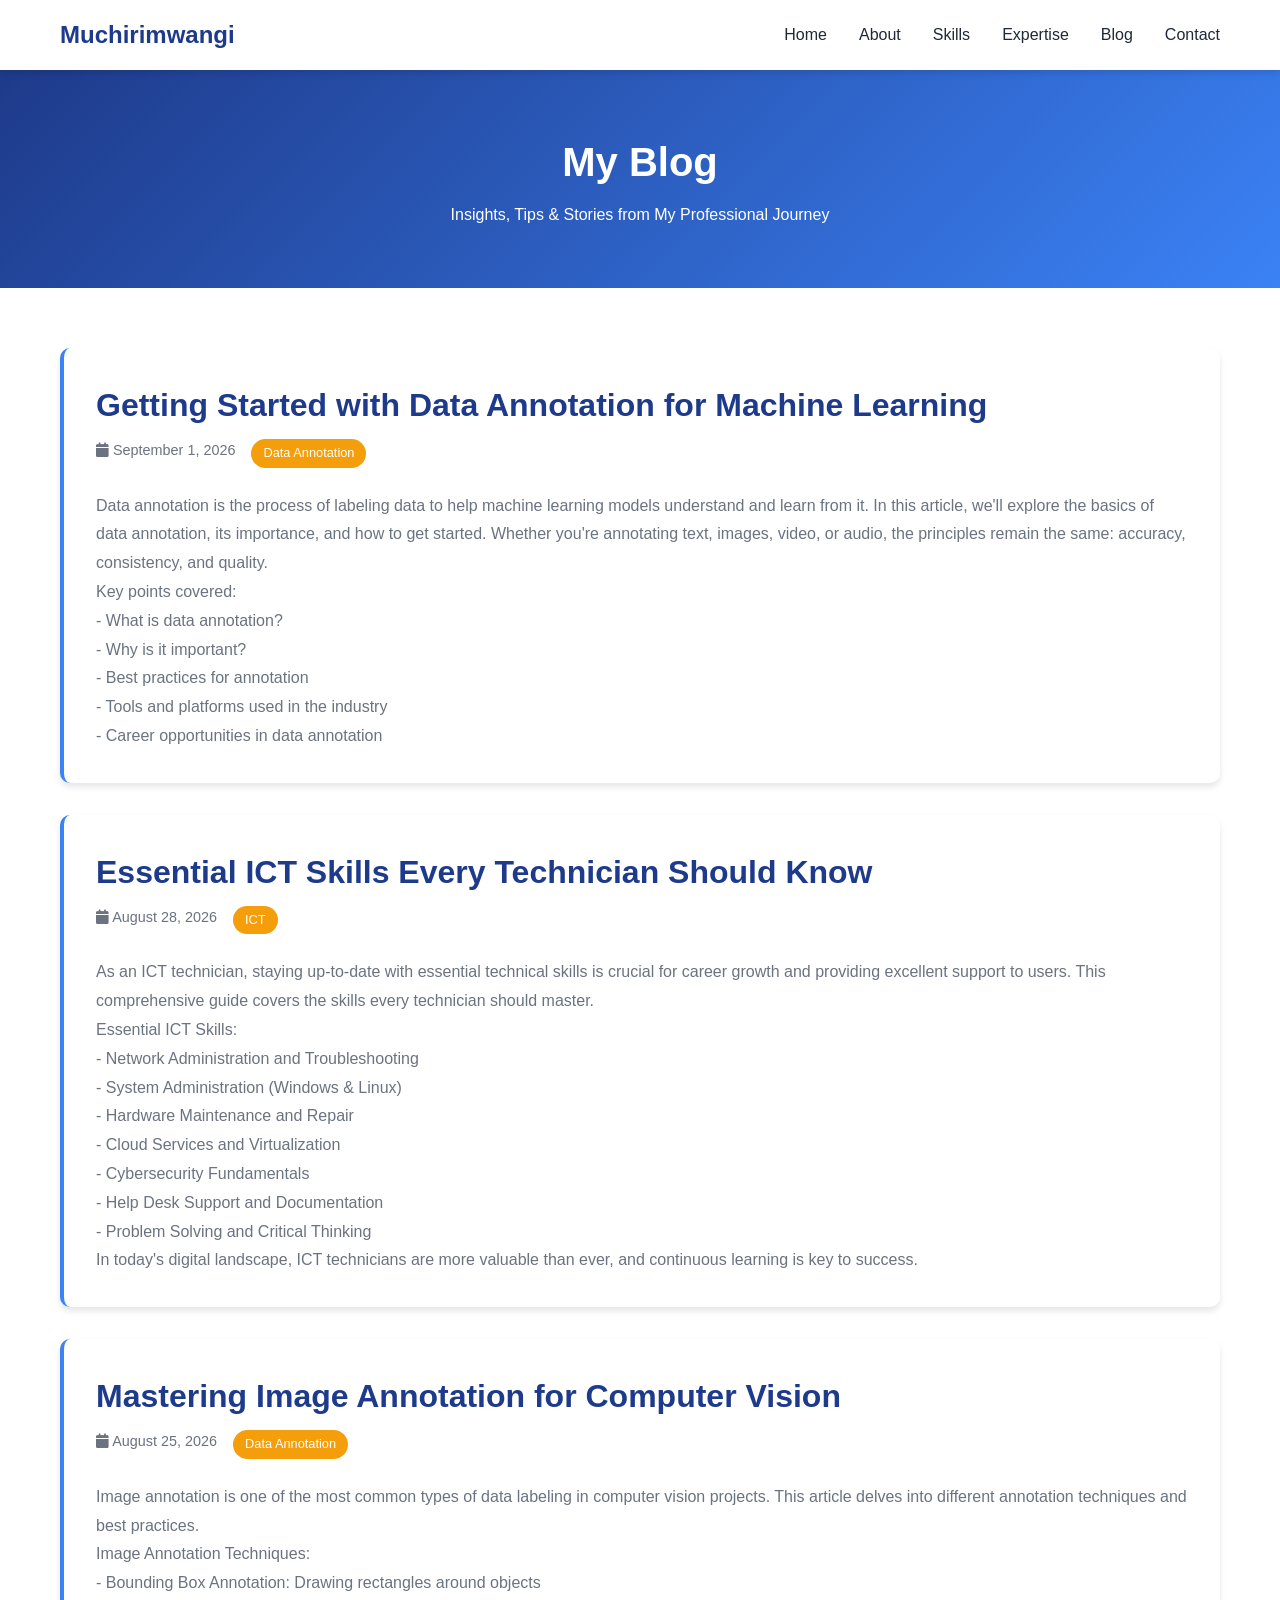
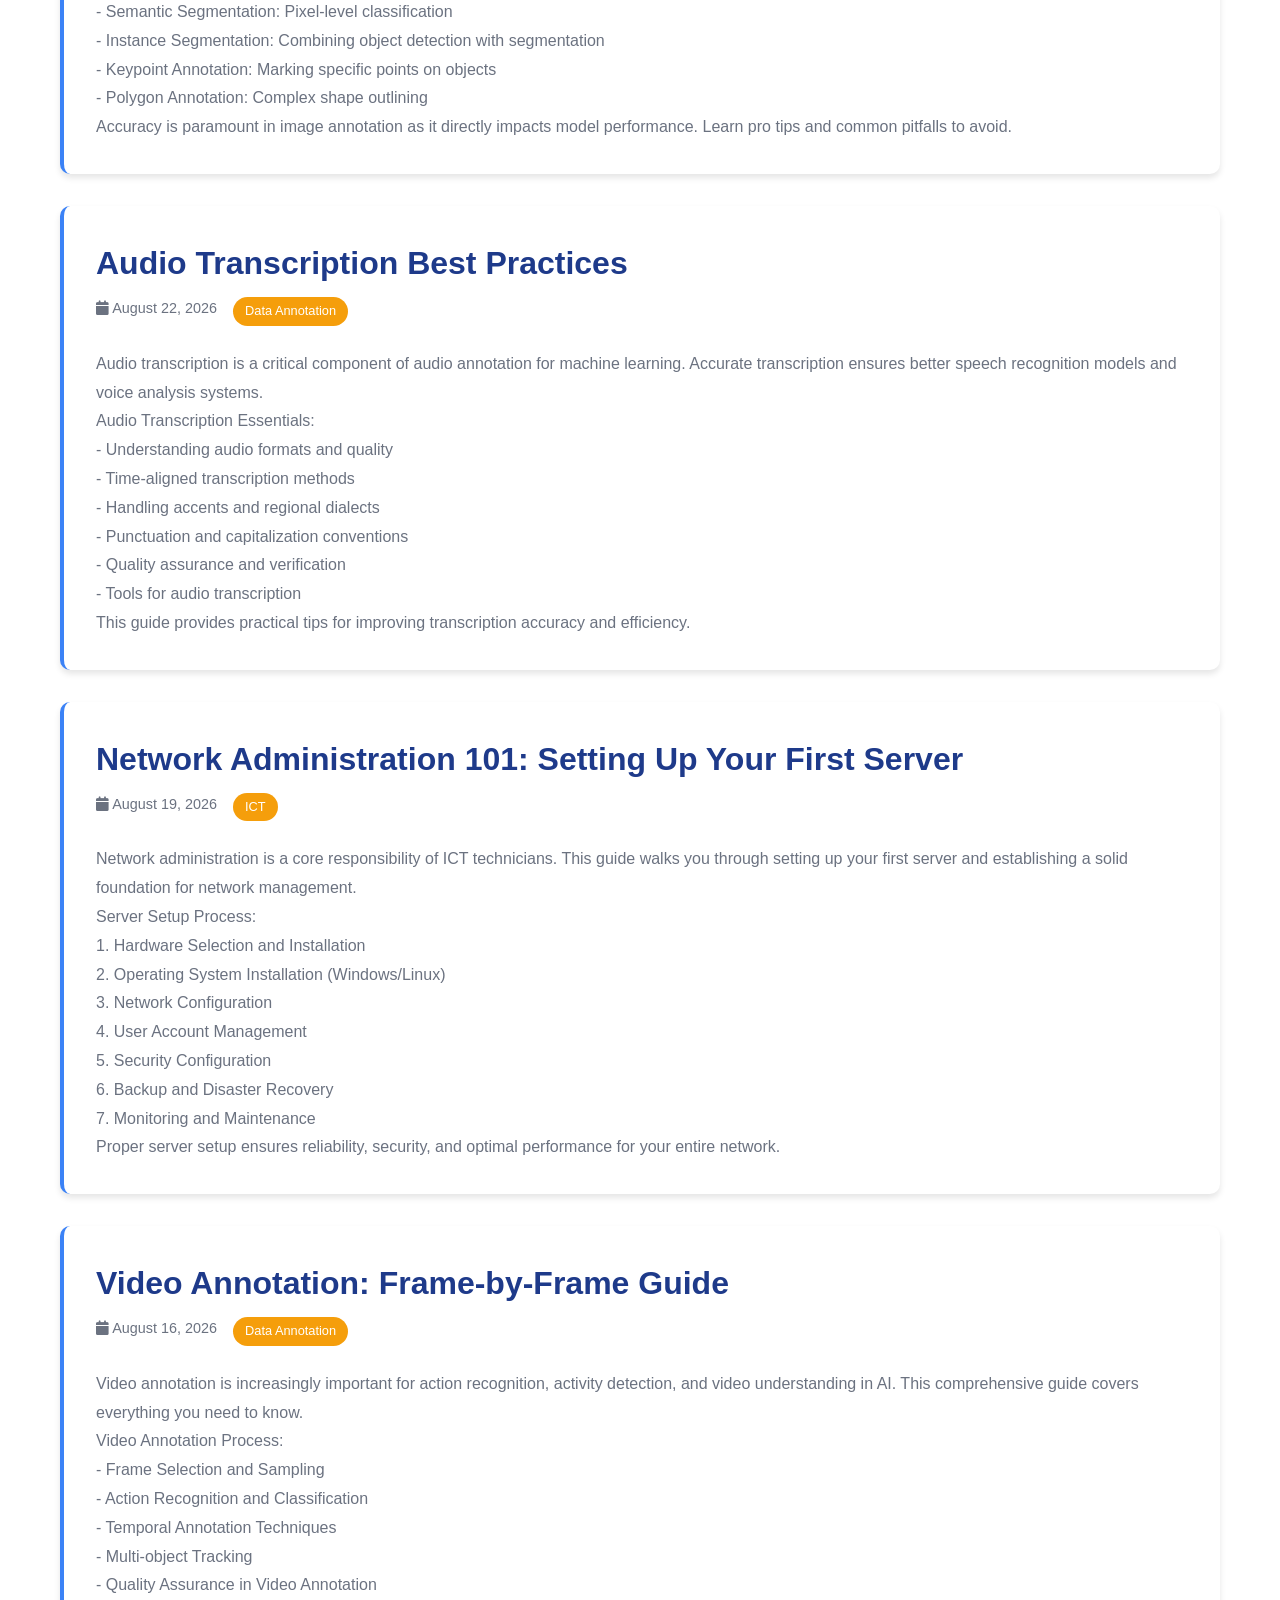
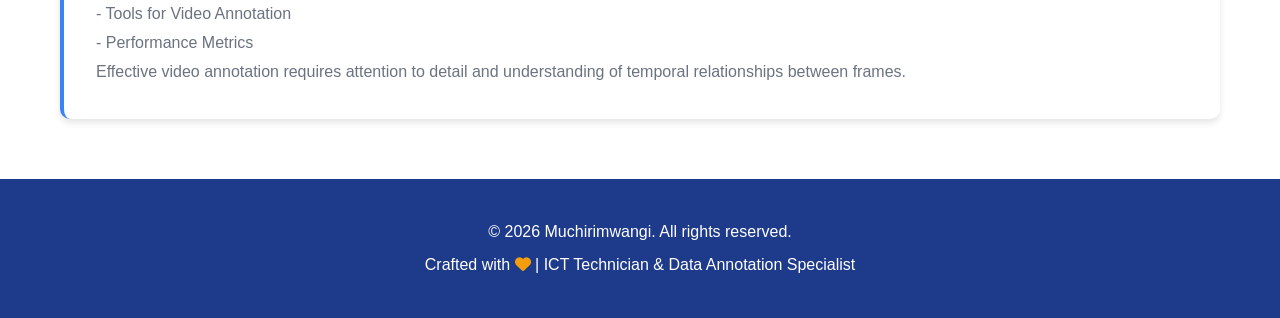
==== blog.html @ f16fdf52 "Initial portfolio setup with hero section, skills, social icons, and blog functionality" ====
<!DOCTYPE html>
<html lang="en">
<head>
    <meta charset="UTF-8">
    <meta name="viewport" content="width=device-width, initial-scale=1.0">
    <title>Blog - Muchirimwangi</title>
    <link rel="stylesheet" href="css/styles.css">
    <link rel="stylesheet" href="https://cdnjs.cloudflare.com/ajax/libs/font-awesome/6.4.0/css/all.min.css">
</head>
<body>
    <!-- Navigation -->
    <nav class="navbar">
        <div class="container">
            <div class="logo">
                <h1>Muchirimwangi</h1>
            </div>
            <ul class="nav-links">
                <li><a href="index.html#home">Home</a></li>
                <li><a href="index.html#about">About</a></li>
                <li><a href="index.html#skills">Skills</a></li>
                <li><a href="index.html#expertise">Expertise</a></li>
                <li><a href="blog.html">Blog</a></li>
                <li><a href="index.html#contact">Contact</a></li>
            </ul>
            <div class="hamburger">
                <span></span>
                <span></span>
                <span></span>
            </div>
        </div>
    </nav>

    <!-- Blog Header -->
    <section class="blog-header">
        <div class="container">
            <h1>My Blog</h1>
            <p>Insights, Tips & Stories from My Professional Journey</p>
        </div>
    </section>

    <!-- Blog Posts -->
    <section class="blog-section">
        <div class="container">
            <div class="blog-posts" id="blog-posts">
                <!-- Blog posts will be loaded here from blog.js -->
            </div>
        </div>
    </section>

    <!-- Footer -->
    <footer class="footer">
        <div class="container">
            <p>&copy; 2026 Muchirimwangi. All rights reserved.</p>
            <p>Crafted with <i class="fas fa-heart"></i> | ICT Technician & Data Annotation Specialist</p>
        </div>
    </footer>

    <script src="js/blog.js"></script>
</body>
</html>
---- css/styles.css ----
:root {
    --primary-color: #1e3a8a;
    --secondary-color: #3b82f6;
    --accent-color: #f59e0b;
    --text-color: #1f2937;
    --light-text: #6b7280;
    --bg-light: #f9fafb;
    --bg-white: #ffffff;
    --border-color: #e5e7eb;
    --shadow: 0 1px 3px rgba(0, 0, 0, 0.1);
    --shadow-md: 0 4px 6px rgba(0, 0, 0, 0.1);
    --shadow-lg: 0 10px 25px rgba(0, 0, 0, 0.1);
}

* {
    margin: 0;
    padding: 0;
    box-sizing: border-box;
}

html {
    scroll-behavior: smooth;
}

body {
    font-family: 'Segoe UI', Tahoma, Geneva, Verdana, sans-serif;
    color: var(--text-color);
    line-height: 1.6;
    background-color: var(--bg-white);
}

.container {
    max-width: 1200px;
    margin: 0 auto;
    padding: 0 20px;
}

/* Navigation */
.navbar {
    background-color: var(--bg-white);
    box-shadow: var(--shadow-md);
    position: sticky;
    top: 0;
    z-index: 100;
}

.navbar .container {
    display: flex;
    justify-content: space-between;
    align-items: center;
    padding: 1rem 20px;
}

.logo h1 {
    font-size: 1.5rem;
    color: var(--primary-color);
    font-weight: 700;
}

.nav-links {
    display: flex;
    list-style: none;
    gap: 2rem;
}

.nav-links a {
    text-decoration: none;
    color: var(--text-color);
    font-weight: 500;
    transition: color 0.3s ease;
}

.nav-links a:hover {
    color: var(--secondary-color);
}

.hamburger {
    display: none;
    flex-direction: column;
    cursor: pointer;
}

.hamburger span {
    width: 25px;
    height: 3px;
    background-color: var(--primary-color);
    margin: 5px 0;
    transition: 0.3s;
}

/* Hero Section */
.hero {
    background: linear-gradient(135deg, var(--primary-color) 0%, var(--secondary-color) 100%);
    color: white;
    padding: 100px 20px;
    min-height: 90vh;
    display: flex;
    align-items: center;
}

.hero-content {
    display: grid;
    grid-template-columns: 1fr 1fr;
    gap: 4rem;
    align-items: center;
    max-width: 1200px;
    margin: 0 auto;
}

.hero-text h1 {
    font-size: 3.5rem;
    font-weight: 800;
    margin-bottom: 1rem;
    line-height: 1.2;
}

.hero-subtitle {
    font-size: 1.5rem;
    margin-bottom: 0.5rem;
    opacity: 0.9;
}

.hero-description {
    font-size: 1.1rem;
    margin-bottom: 2rem;
    opacity: 0.8;
}

.hero-cta {
    display: flex;
    gap: 1.5rem;
    flex-wrap: wrap;
}

.btn {
    padding: 12px 30px;
    font-size: 1rem;
    border-radius: 5px;
    text-decoration: none;
    font-weight: 600;
    transition: all 0.3s ease;
    cursor: pointer;
    border: none;
    display: inline-block;
}

.btn-primary {
    background-color: var(--accent-color);
    color: white;
}

.btn-primary:hover {
    background-color: #d97706;
    transform: translateY(-2px);
    box-shadow: var(--shadow-lg);
}

.btn-secondary {
    background-color: transparent;
    color: white;
    border: 2px solid white;
}

.btn-secondary:hover {
    background-color: white;
    color: var(--primary-color);
}

.hero-avatar {
    width: 300px;
    height: 300px;
    background: linear-gradient(135deg, rgba(255, 255, 255, 0.2), rgba(255, 255, 255, 0.05));
    border-radius: 50%;
    display: flex;
    align-items: center;
    justify-content: center;
    font-size: 4rem;
    border: 3px solid rgba(255, 255, 255, 0.3);
}

/* Sections */
section {
    padding: 80px 20px;
}

.section-title {
    font-size: 2.5rem;
    font-weight: 800;
    color: var(--primary-color);
    margin-bottom: 1rem;
    text-align: center;
}

.section-subtitle {
    text-align: center;
    color: var(--light-text);
    font-size: 1.1rem;
    margin-bottom: 3rem;
}

/* About Section */
.about {
    background-color: var(--bg-light);
}

.about-content {
    display: grid;
    grid-template-columns: repeat(auto-fit, minmax(300px, 1fr));
    gap: 2rem;
}

.about-card {
    background-color: var(--bg-white);
    padding: 2rem;
    border-radius: 10px;
    box-shadow: var(--shadow-md);
    transition: transform 0.3s ease, box-shadow 0.3s ease;
}

.about-card:hover {
    transform: translateY(-5px);
    box-shadow: var(--shadow-lg);
}

.about-card h3 {
    color: var(--secondary-color);
    font-size: 1.5rem;
    margin-bottom: 1rem;
    display: flex;
    align-items: center;
    gap: 0.5rem;
}

.about-card p {
    color: var(--light-text);
    line-height: 1.8;
}

/* Skills Section */
.skills {
    background-color: var(--bg-white);
}

.skills-grid {
    display: grid;
    grid-template-columns: repeat(auto-fit, minmax(250px, 1fr));
    gap: 2rem;
}

.skill-category {
    background-color: var(--bg-light);
    padding: 2rem;
    border-radius: 10px;
    border-left: 4px solid var(--secondary-color);
}

.skill-category h3 {
    color: var(--primary-color);
    margin-bottom: 1rem;
    font-size: 1.3rem;
}

.skill-items {
    display: flex;
    flex-wrap: wrap;
    gap: 0.8rem;
}

.skill-tag {
    background-color: var(--secondary-color);
    color: white;
    padding: 0.5rem 1rem;
    border-radius: 20px;
    font-size: 0.9rem;
    font-weight: 500;
}

/* Expertise Section */
.expertise {
    background: linear-gradient(135deg, var(--bg-light) 0%, var(--bg-white) 100%);
}

.expertise-grid {
    display: grid;
    grid-template-columns: repeat(auto-fit, minmax(280px, 1fr));
    gap: 2rem;
    margin-top: 3rem;
}

.expertise-card {
    background-color: var(--bg-white);
    padding: 2.5rem;
    border-radius: 10px;
    box-shadow: var(--shadow-md);
    transition: all 0.3s ease;
    text-align: center;
    border-top: 4px solid var(--secondary-color);
}

.expertise-card:hover {
    transform: translateY(-10px);
    box-shadow: var(--shadow-lg);
    border-top-color: var(--accent-color);
}

.expertise-icon {
    font-size: 3rem;
    color: var(--secondary-color);
    margin-bottom: 1rem;
}

.expertise-card h3 {
    color: var(--primary-color);
    font-size: 1.4rem;
    margin-bottom: 1rem;
}

.expertise-card p {
    color: var(--light-text);
    margin-bottom: 1.5rem;
    line-height: 1.8;
}

.expertise-list {
    list-style: none;
    text-align: left;
    color: var(--light-text);
}

.expertise-list li {
    padding: 0.5rem 0;
    padding-left: 1.5rem;
    position: relative;
}

.expertise-list li:before {
    content: "✓";
    position: absolute;
    left: 0;
    color: var(--accent-color);
    font-weight: bold;
}

/* Blog Section */
.blog {
    background-color: var(--bg-light);
}

.blog-grid {
    display: grid;
    grid-template-columns: repeat(auto-fill, minmax(300px, 1fr));
    gap: 2rem;
    margin-bottom: 3rem;
}

.blog-card {
    background-color: var(--bg-white);
    border-radius: 10px;
    overflow: hidden;
    box-shadow: var(--shadow-md);
    transition: all 0.3s ease;
}

.blog-card:hover {
    transform: translateY(-8px);
    box-shadow: var(--shadow-lg);
}

.blog-card-header {
    background-color: var(--secondary-color);
    color: white;
    padding: 1.5rem;
    min-height: 100px;
    display: flex;
    flex-direction: column;
    justify-content: center;
}

.blog-card-title {
    font-size: 1.3rem;
    font-weight: 700;
    margin-bottom: 0.5rem;
}

.blog-card-date {
    font-size: 0.9rem;
    opacity: 0.8;
}

.blog-card-body {
    padding: 1.5rem;
}

.blog-card-excerpt {
    color: var(--light-text);
    margin-bottom: 1rem;
    line-height: 1.6;
}

.blog-card-meta {
    display: flex;
    justify-content: space-between;
    align-items: center;
    color: var(--light-text);
    font-size: 0.9rem;
}

.blog-category {
    display: inline-block;
    background-color: var(--accent-color);
    color: white;
    padding: 0.25rem 0.75rem;
    border-radius: 15px;
    font-size: 0.8rem;
}

.blog-cta {
    text-align: center;
}

/* Blog Page */
.blog-header {
    background: linear-gradient(135deg, var(--primary-color) 0%, var(--secondary-color) 100%);
    color: white;
    padding: 60px 20px;
    text-align: center;
}

.blog-header h1 {
    font-size: 2.5rem;
    margin-bottom: 0.5rem;
}

.blog-section {
    padding: 60px 20px;
}

.blog-posts {
    display: grid;
    gap: 2rem;
}

.blog-post {
    background-color: var(--bg-white);
    padding: 2rem;
    border-radius: 10px;
    box-shadow: var(--shadow-md);
    border-left: 4px solid var(--secondary-color);
}

.blog-post h2 {
    color: var(--primary-color);
    font-size: 2rem;
    margin-bottom: 0.5rem;
}

.blog-post-meta {
    display: flex;
    gap: 1rem;
    margin-bottom: 1.5rem;
    color: var(--light-text);
    font-size: 0.9rem;
}

.blog-post-content {
    color: var(--light-text);
    line-height: 1.8;
}

/* Contact Section */
.contact {
    background-color: var(--bg-white);
}

.contact-content {
    display: grid;
    grid-template-columns: repeat(auto-fit, minmax(300px, 1fr));
    gap: 3rem;
    align-items: center;
}

.contact-info {
    display: grid;
    gap: 1.5rem;
}

.info-card {
    background-color: var(--bg-light);
    padding: 2rem;
    border-radius: 10px;
    text-align: center;
}

.info-card i {
    font-size: 2.5rem;
    color: var(--secondary-color);
    margin-bottom: 1rem;
}

.info-card h3 {
    color: var(--primary-color);
    margin-bottom: 0.5rem;
}

.info-card a {
    color: var(--secondary-color);
    text-decoration: none;
    font-weight: 500;
}

.info-card a:hover {
    text-decoration: underline;
}

.social-links {
    background-color: var(--bg-light);
    padding: 2rem;
    border-radius: 10px;
}

.social-links h3 {
    color: var(--primary-color);
    margin-bottom: 1.5rem;
    text-align: center;
}

.social-icons {
    display: flex;
    justify-content: center;
    gap: 1.5rem;
    flex-wrap: wrap;
}

.social-icons a {
    width: 50px;
    height: 50px;
    display: flex;
    align-items: center;
    justify-content: center;
    background-color: var(--secondary-color);
    color: white;
    border-radius: 50%;
    text-decoration: none;
    font-size: 1.5rem;
    transition: all 0.3s ease;
}

.social-icons a:hover {
    background-color: var(--accent-color);
    transform: translateY(-5px);
}

/* Footer */
.footer {
    background-color: var(--primary-color);
    color: white;
    padding: 2rem 20px;
    text-align: center;
}

.footer p {
    margin: 0.5rem 0;
}

.footer i {
    color: var(--accent-color);
}

/* Responsive Design */
@media (max-width: 768px) {
    .hero-content {
        grid-template-columns: 1fr;
        padding: 20px;
    }

    .hero-text h1 {
        font-size: 2.5rem;
    }

    .nav-links {
        display: none;
    }

    .hamburger {
        display: flex;
    }

    .section-title {
        font-size: 2rem;
    }

    .expertise-grid {
        grid-template-columns: 1fr;
    }

    .blog-grid {
        grid-template-columns: 1fr;
    }

    .contact-content {
        grid-template-columns: 1fr;
    }

    .hero-avatar {
        width: 200px;
        height: 200px;
    }
}

@media (max-width: 480px) {
    .hero-text h1 {
        font-size: 2rem;
    }

    .hero-subtitle {
        font-size: 1.2rem;
    }

    .hero-cta {
        flex-direction: column;
    }

    .btn {
        width: 100%;
        text-align: center;
    }

    .social-icons {
        gap: 1rem;
    }

    .social-icons a {
        width: 40px;
        height: 40px;
        font-size: 1.2rem;
    }
}
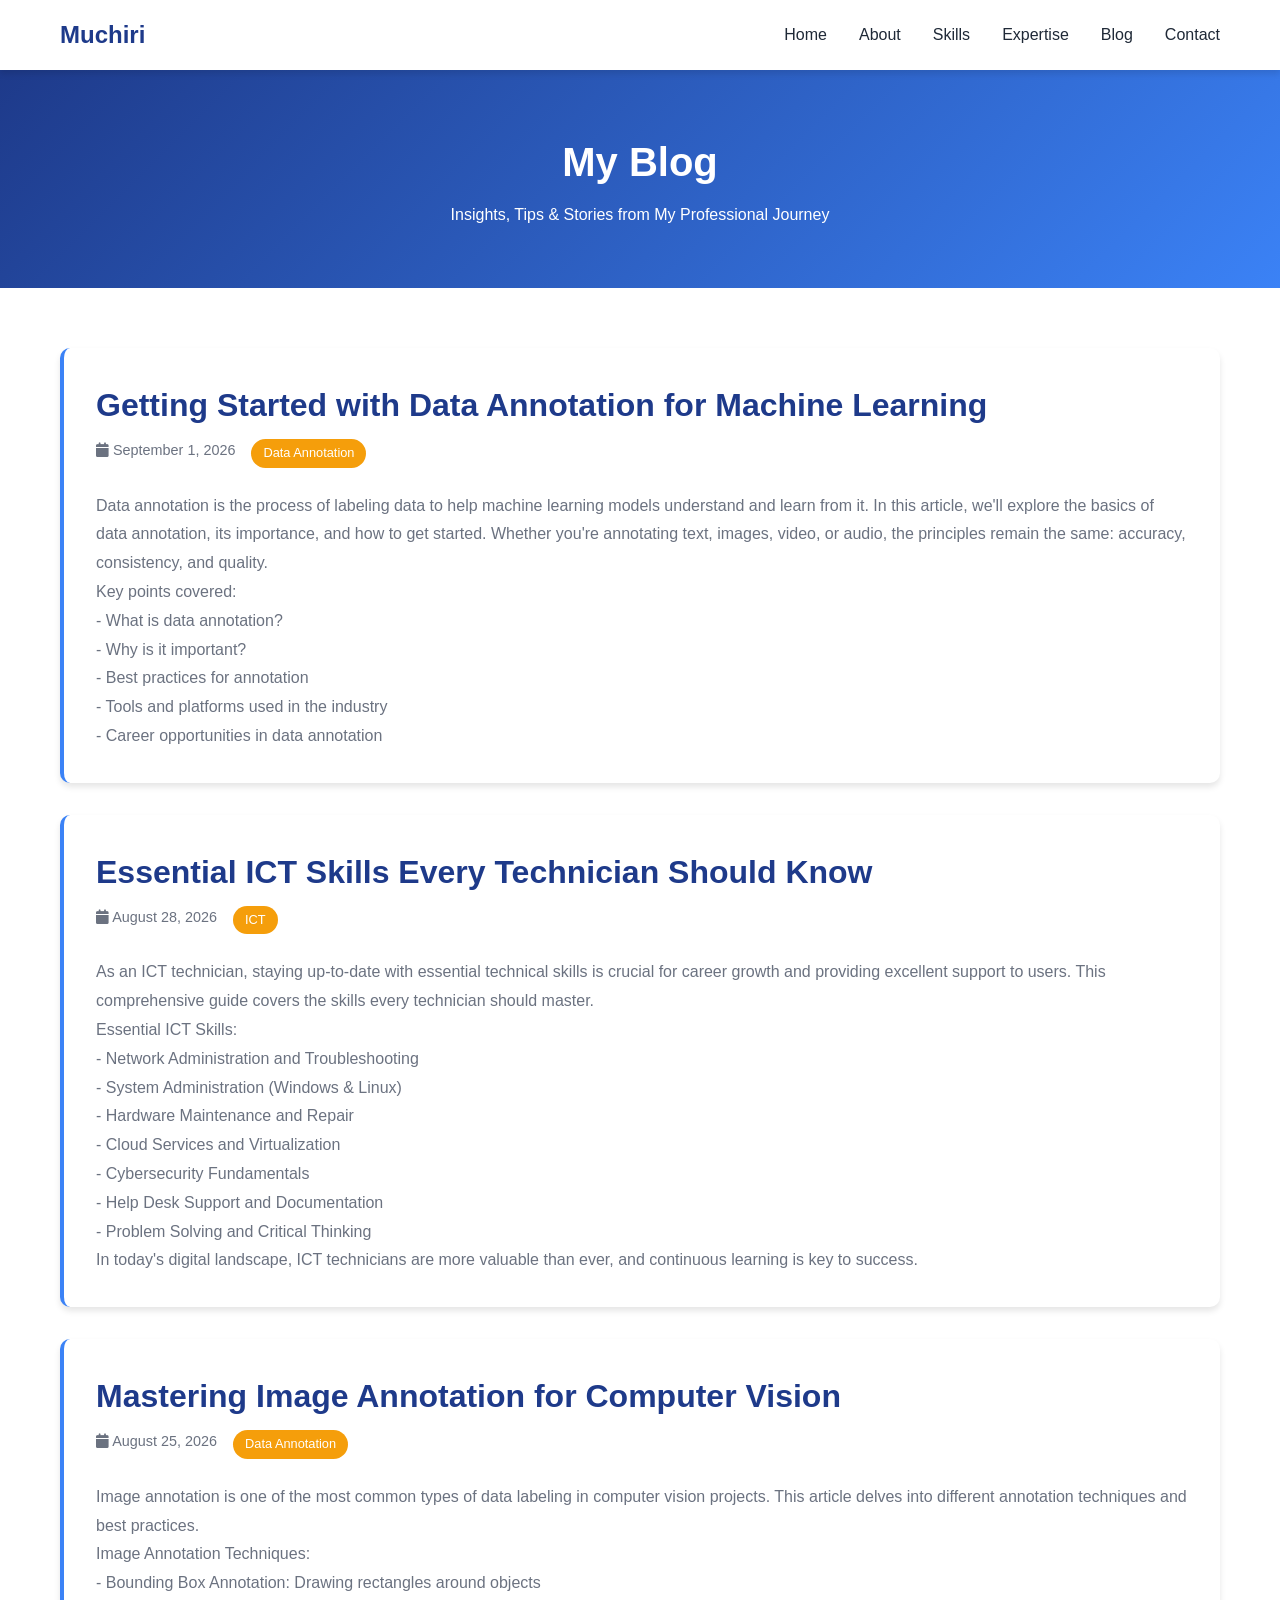
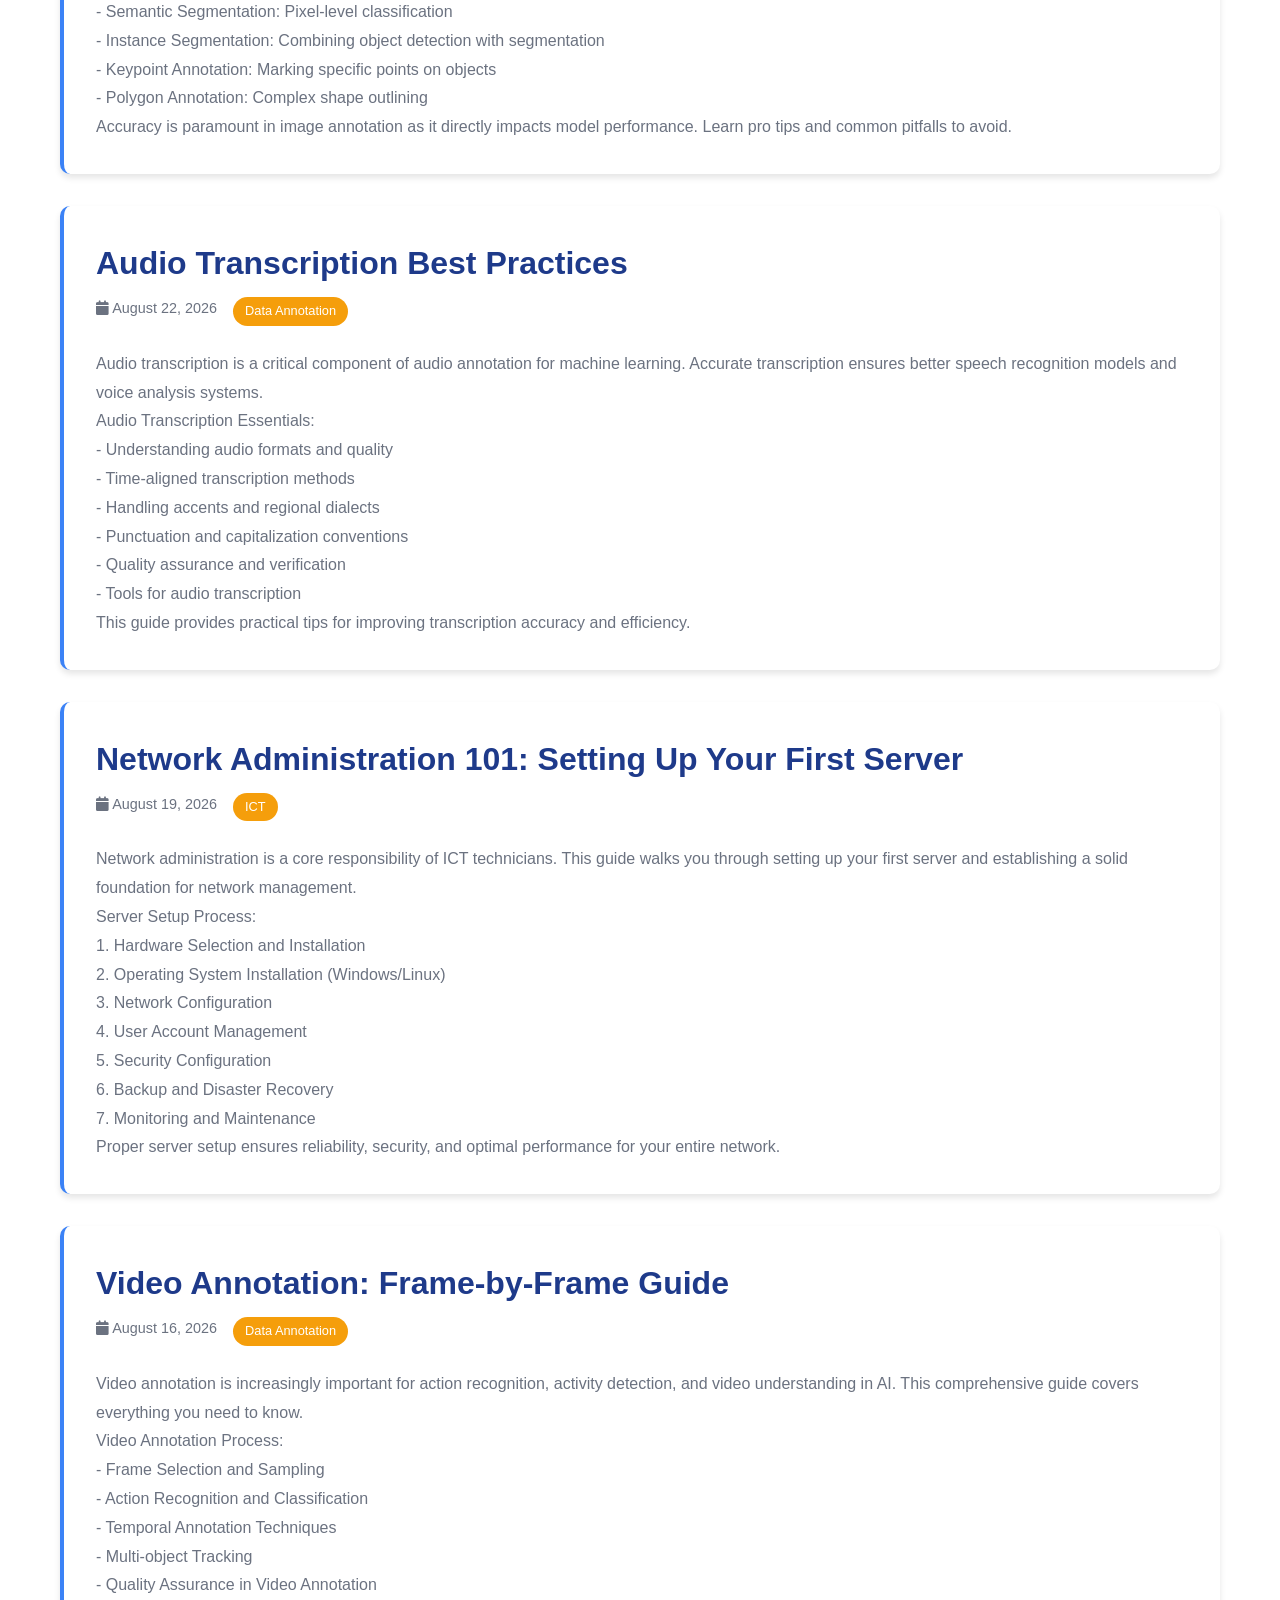
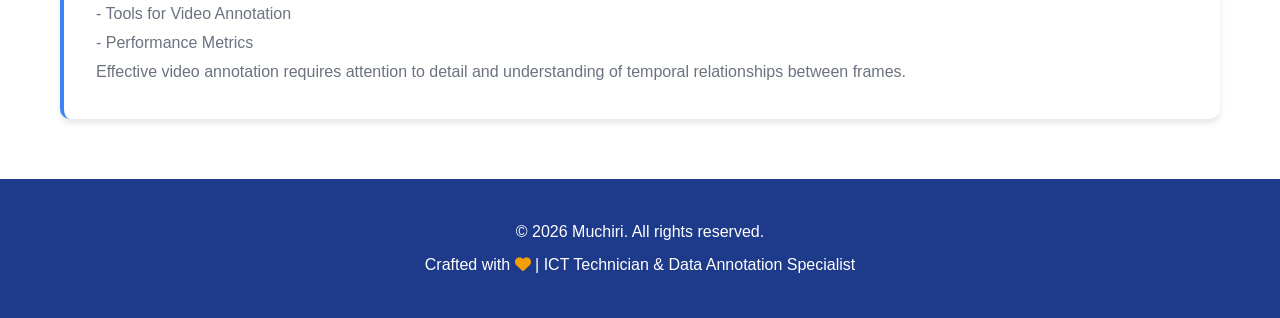
==== commit 849332b3: "Update blog.html branding to Muchiri" ====
--- a/blog.html
+++ b/blog.html
@@ -3,7 +3,7 @@
 <head>
     <meta charset="UTF-8">
     <meta name="viewport" content="width=device-width, initial-scale=1.0">
-    <title>Blog - Muchirimwangi</title>
+    <title>Blog - Muchiri</title>
     <link rel="stylesheet" href="css/styles.css">
     <link rel="stylesheet" href="https://cdnjs.cloudflare.com/ajax/libs/font-awesome/6.4.0/css/all.min.css">
 </head>
@@ -12,7 +12,7 @@
     <nav class="navbar">
         <div class="container">
             <div class="logo">
-                <h1>Muchirimwangi</h1>
+                <h1>Muchiri</h1>
             </div>
             <ul class="nav-links">
                 <li><a href="index.html#home">Home</a></li>
@@ -50,7 +50,7 @@
     <!-- Footer -->
     <footer class="footer">
         <div class="container">
-            <p>&copy; 2026 Muchirimwangi. All rights reserved.</p>
+            <p>&copy; 2026 Muchiri. All rights reserved.</p>
             <p>Crafted with <i class="fas fa-heart"></i> | ICT Technician & Data Annotation Specialist</p>
         </div>
     </footer>
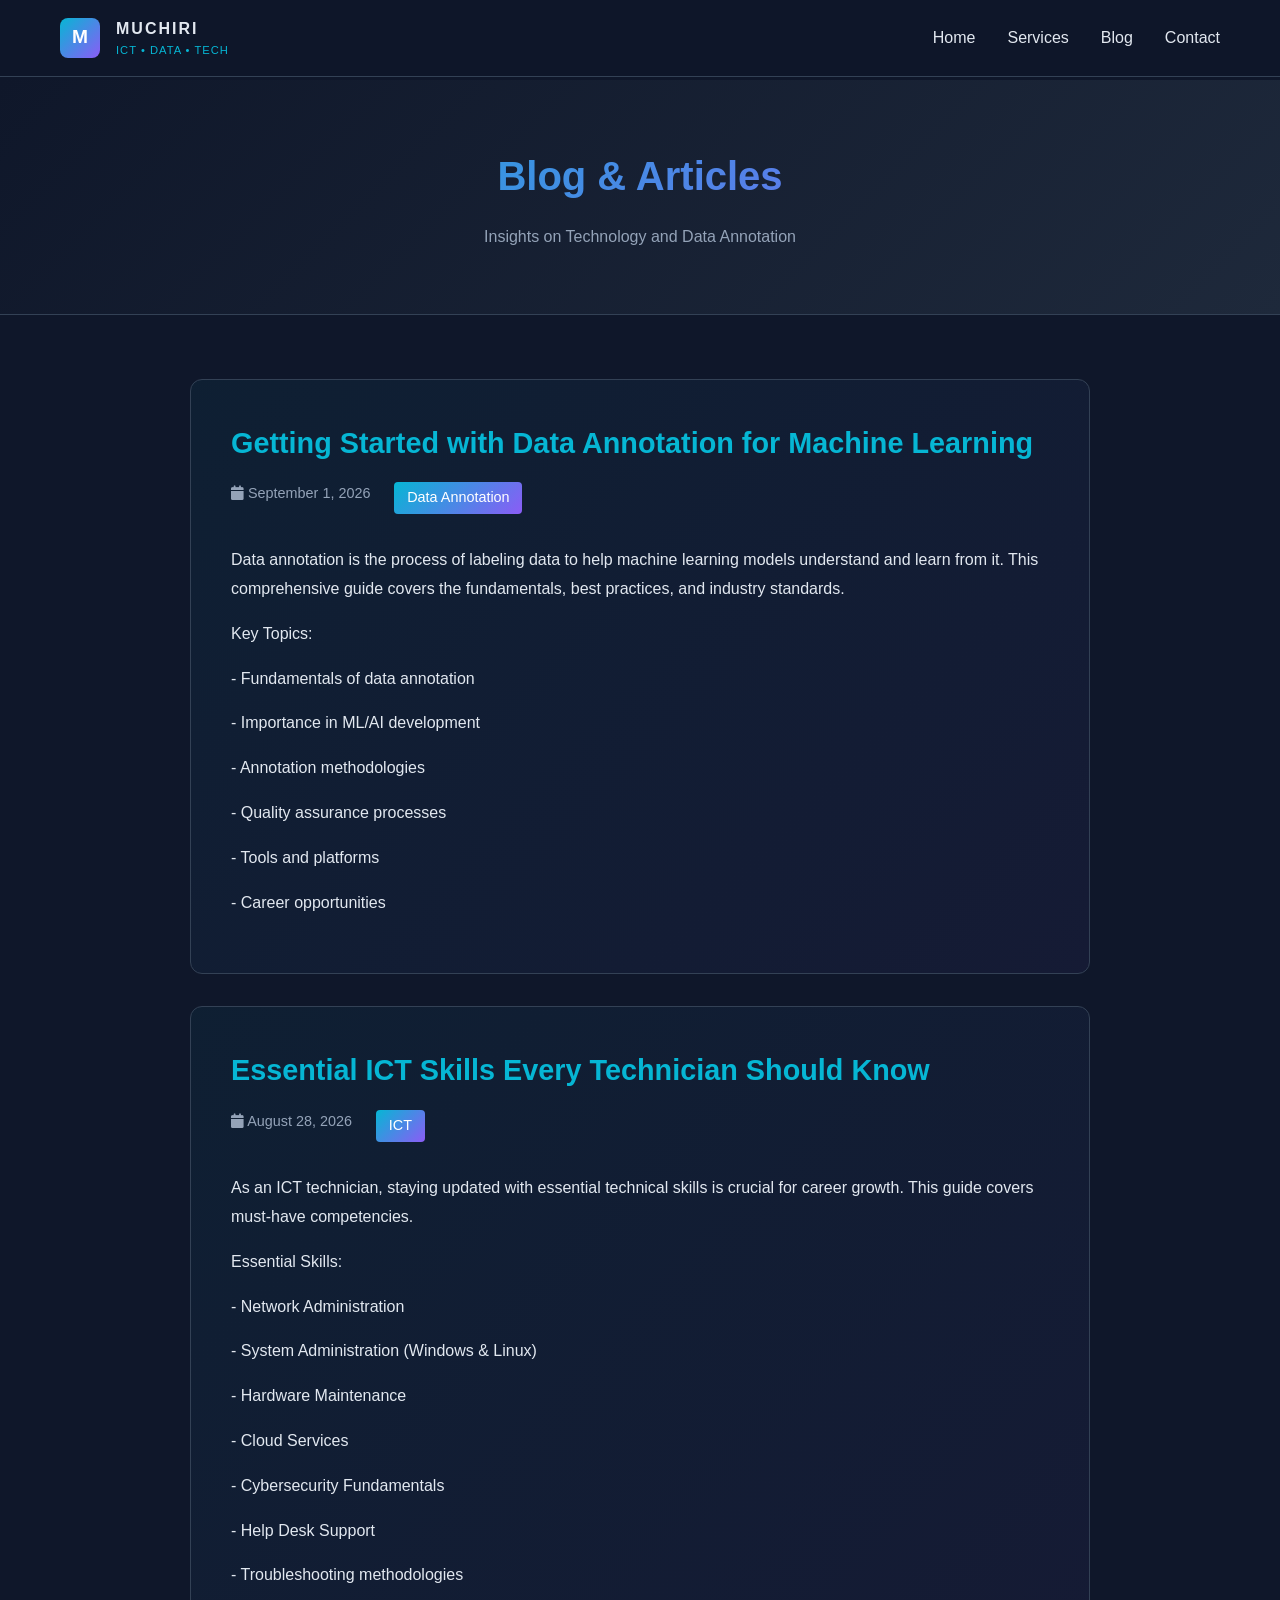
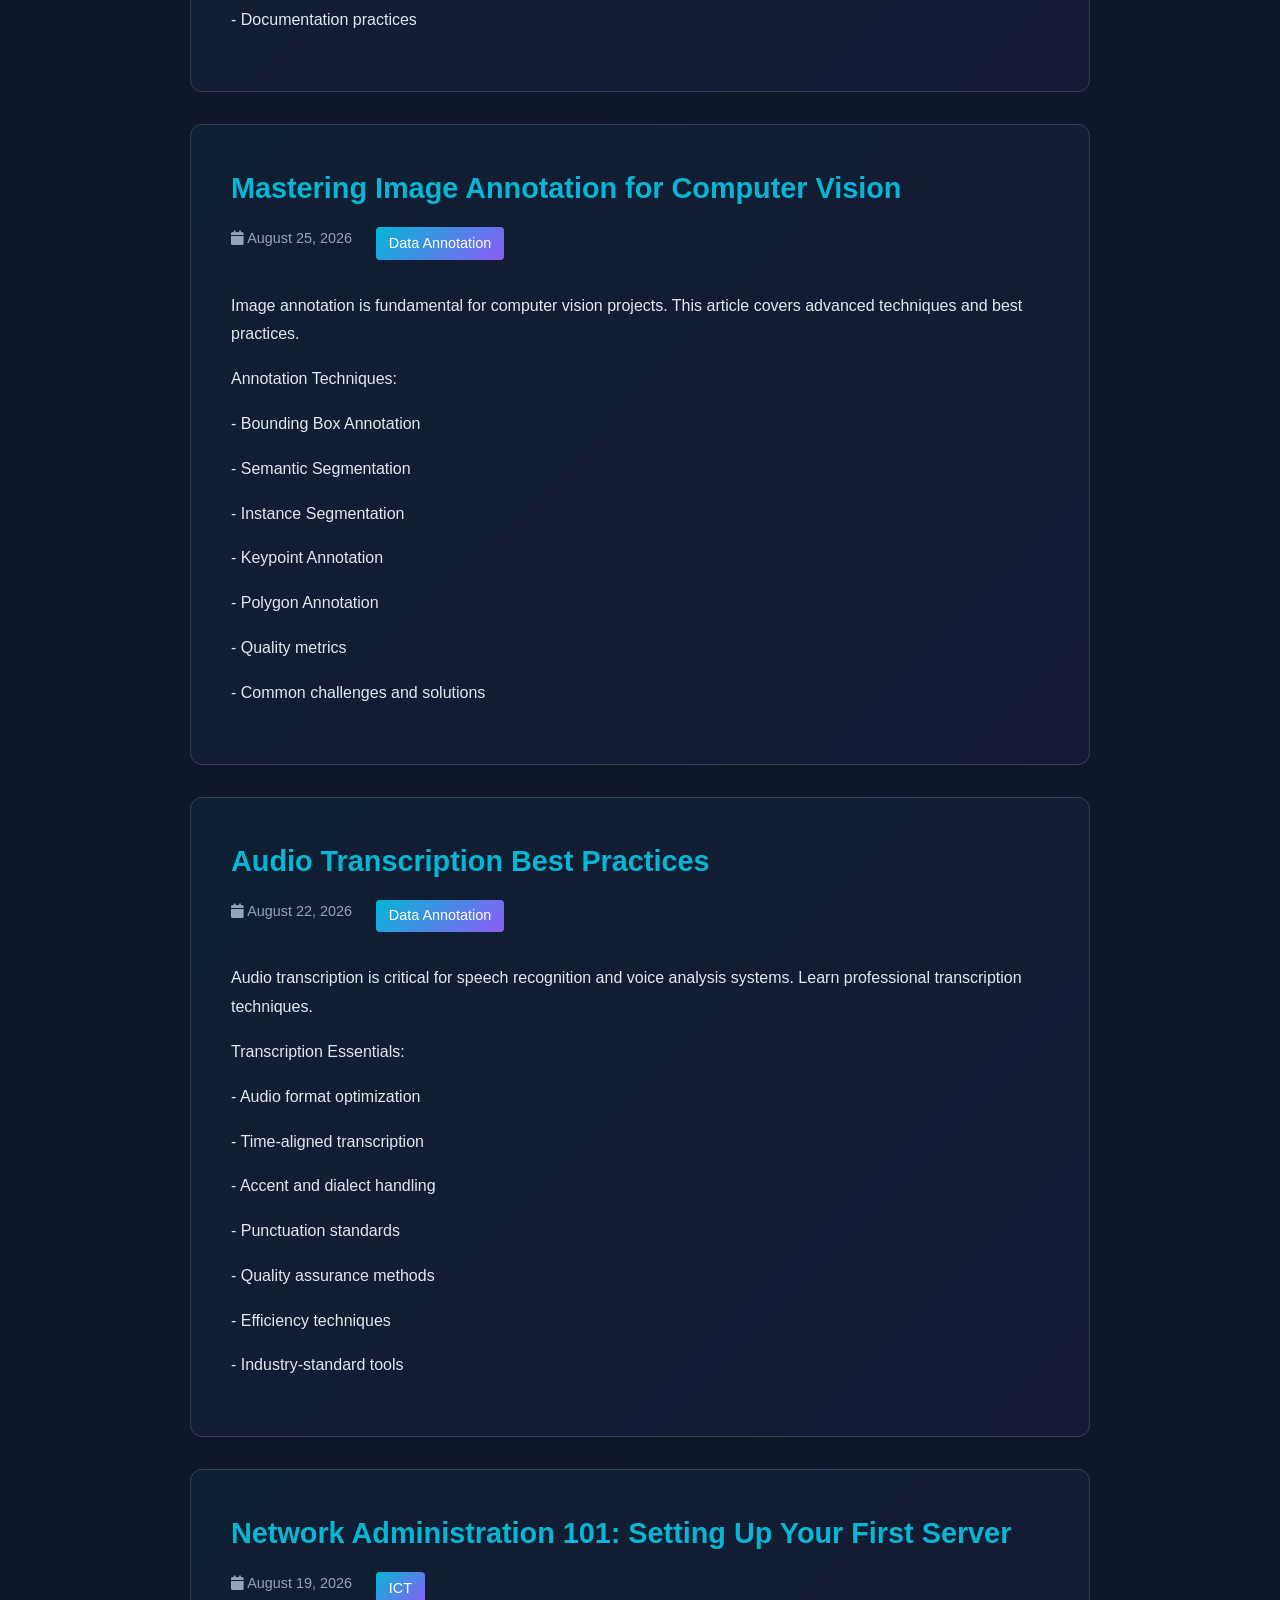
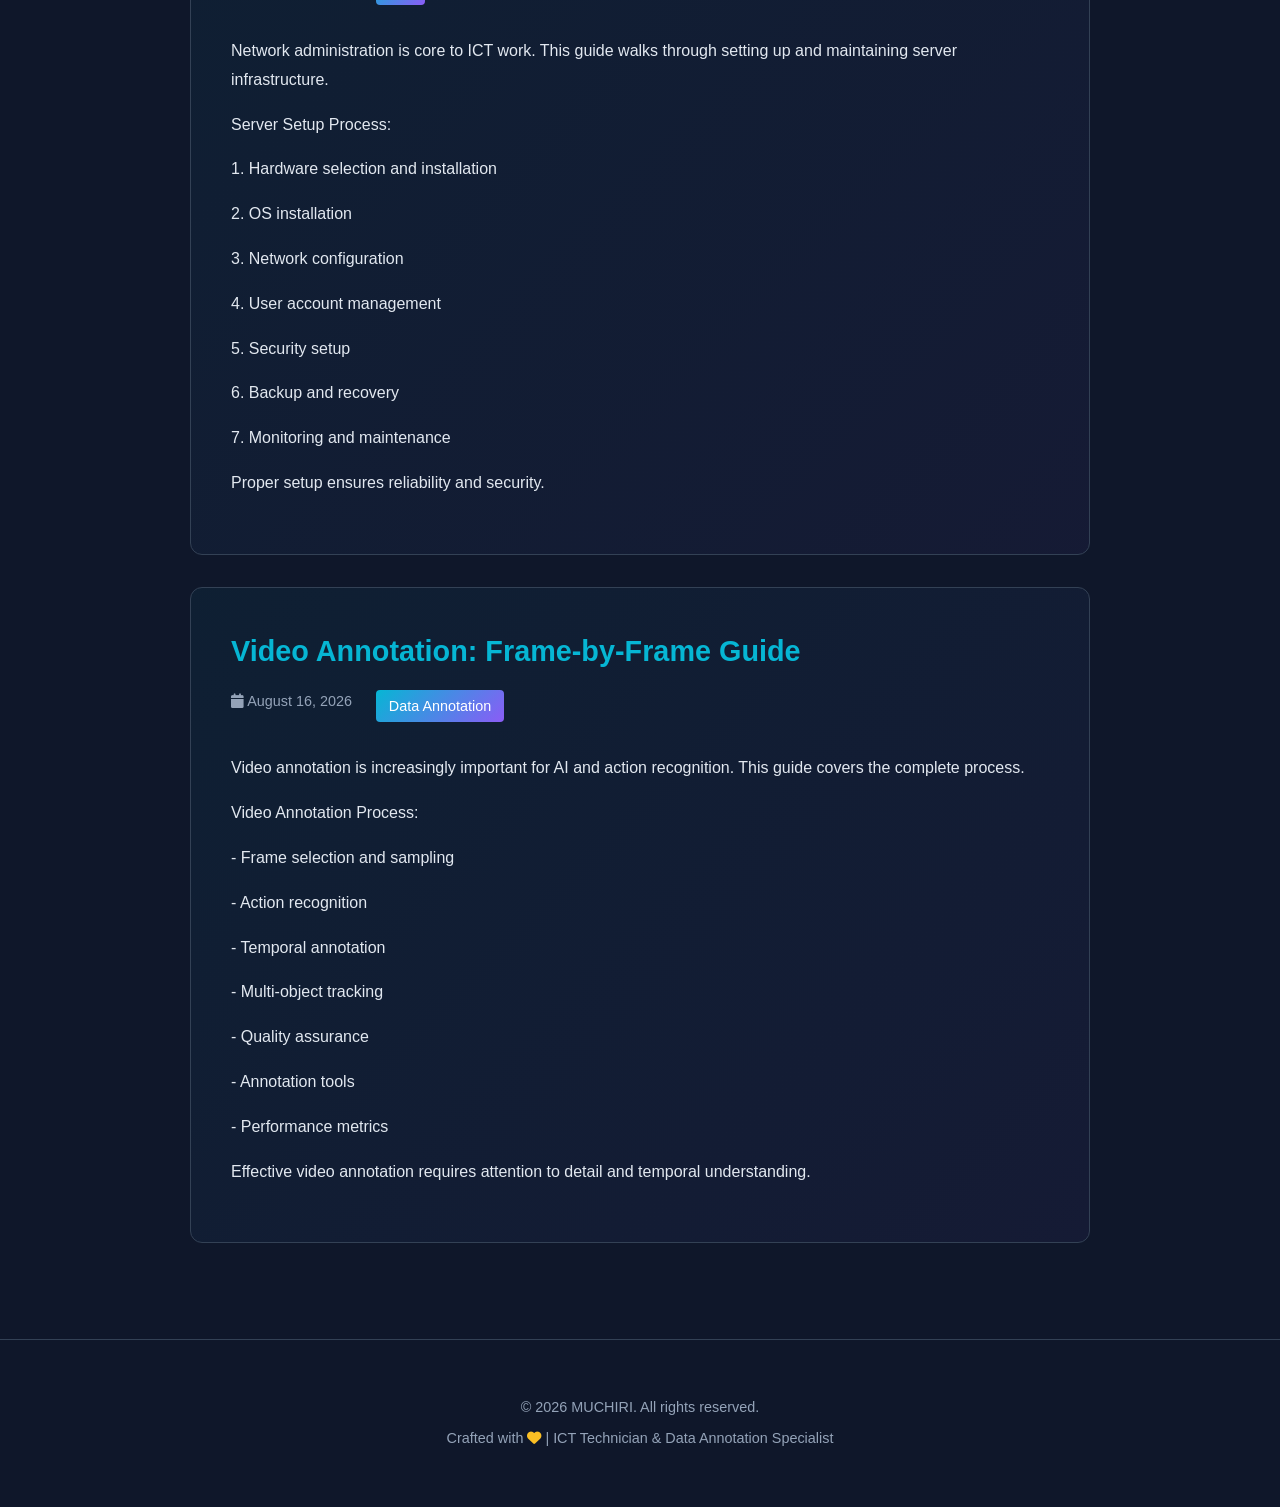
==== commit 9a2b0d3f: "feat: Complete modern high-end portfolio redesign with dark theme and mobile-first approach" ====
--- a/blog.html
+++ b/blog.html
@@ -3,58 +3,59 @@
 <head>
     <meta charset="UTF-8">
     <meta name="viewport" content="width=device-width, initial-scale=1.0">
-    <title>Blog - Muchiri</title>
+    <title>Blog - MUCHIRI</title>
     <link rel="stylesheet" href="css/styles.css">
     <link rel="stylesheet" href="https://cdnjs.cloudflare.com/ajax/libs/font-awesome/6.4.0/css/all.min.css">
 </head>
 <body>
     <!-- Navigation -->
     <nav class="navbar">
-        <div class="container">
-            <div class="logo">
-                <h1>Muchiri</h1>
+        <div class="nav-container">
+            <div class="logo-section">
+                <div class="logo-icon">M</div>
+                <div class="logo-text">
+                    <div class="logo-main">MUCHIRI</div>
+                    <div class="logo-sub">ICT • DATA • TECH</div>
+                </div>
             </div>
-            <ul class="nav-links">
-                <li><a href="index.html#home">Home</a></li>
-                <li><a href="index.html#about">About</a></li>
-                <li><a href="index.html#skills">Skills</a></li>
-                <li><a href="index.html#expertise">Expertise</a></li>
-                <li><a href="blog.html">Blog</a></li>
-                <li><a href="index.html#contact">Contact</a></li>
-            </ul>
-            <div class="hamburger">
+            <div class="hamburger" id="hamburger">
                 <span></span>
                 <span></span>
                 <span></span>
             </div>
+            <ul class="nav-links" id="navLinks">
+                <li><a href="index.html#home" class="nav-link">Home</a></li>
+                <li><a href="index.html#services" class="nav-link">Services</a></li>
+                <li><a href="blog.html" class="nav-link">Blog</a></li>
+                <li><a href="index.html#contact" class="nav-link">Contact</a></li>
+            </ul>
         </div>
     </nav>
 
     <!-- Blog Header -->
     <section class="blog-header">
-        <div class="container">
-            <h1>My Blog</h1>
-            <p>Insights, Tips & Stories from My Professional Journey</p>
+        <div class="blog-header-content">
+            <h1>Blog & Articles</h1>
+            <p>Insights on Technology and Data Annotation</p>
         </div>
     </section>
 
     <!-- Blog Posts -->
-    <section class="blog-section">
-        <div class="container">
-            <div class="blog-posts" id="blog-posts">
-                <!-- Blog posts will be loaded here from blog.js -->
-            </div>
+    <section class="blog-posts">
+        <div class="blog-posts-container">
+            <div id="blogPostsSection"></div>
         </div>
     </section>
 
     <!-- Footer -->
     <footer class="footer">
-        <div class="container">
-            <p>&copy; 2026 Muchiri. All rights reserved.</p>
+        <div class="footer-container">
+            <p>&copy; 2026 MUCHIRI. All rights reserved.</p>
             <p>Crafted with <i class="fas fa-heart"></i> | ICT Technician & Data Annotation Specialist</p>
         </div>
     </footer>
 
     <script src="js/blog.js"></script>
+    <script src="js/script.js"></script>
 </body>
 </html>
--- a/css/styles.css
+++ b/css/styles.css
@@ -1,15 +1,13 @@
 :root {
-    --primary-color: #1e3a8a;
-    --secondary-color: #3b82f6;
-    --accent-color: #f59e0b;
-    --text-color: #1f2937;
-    --light-text: #6b7280;
-    --bg-light: #f9fafb;
-    --bg-white: #ffffff;
-    --border-color: #e5e7eb;
-    --shadow: 0 1px 3px rgba(0, 0, 0, 0.1);
-    --shadow-md: 0 4px 6px rgba(0, 0, 0, 0.1);
-    --shadow-lg: 0 10px 25px rgba(0, 0, 0, 0.1);
+    --primary-dark: #0f172a;
+    --secondary-dark: #1e293b;
+    --accent-cyan: #06b6d4;
+    --accent-purple: #8b5cf6;
+    --accent-gold: #fbbf24;
+    --text-light: #e2e8f0;
+    --text-muted: #94a3b8;
+    --border-color: #334155;
+    --transition: all 0.3s cubic-bezier(0.4, 0, 0.2, 1);
 }
 
 * {
@@ -23,38 +21,71 @@
 }
 
 body {
-    font-family: 'Segoe UI', Tahoma, Geneva, Verdana, sans-serif;
-    color: var(--text-color);
+    font-family: -apple-system, BlinkMacSystemFont, 'Segoe UI', 'Roboto', 'Helvetica Neue', sans-serif;
+    background-color: var(--primary-dark);
+    color: var(--text-light);
     line-height: 1.6;
-    background-color: var(--bg-white);
-}
-
-.container {
+    overflow-x: hidden;
+}
+
+/* Navbar */
+.navbar {
+    position: fixed;
+    top: 0;
+    width: 100%;
+    background: rgba(15, 23, 42, 0.95);
+    backdrop-filter: blur(10px);
+    border-bottom: 1px solid var(--border-color);
+    z-index: 1000;
+    padding: 1rem 0;
+}
+
+.nav-container {
     max-width: 1200px;
     margin: 0 auto;
     padding: 0 20px;
-}
-
-/* Navigation */
-.navbar {
-    background-color: var(--bg-white);
-    box-shadow: var(--shadow-md);
-    position: sticky;
-    top: 0;
-    z-index: 100;
-}
-
-.navbar .container {
     display: flex;
     justify-content: space-between;
     align-items: center;
-    padding: 1rem 20px;
-}
-
-.logo h1 {
-    font-size: 1.5rem;
-    color: var(--primary-color);
+}
+
+.logo-section {
+    display: flex;
+    align-items: center;
+    gap: 1rem;
+    text-decoration: none;
+    color: var(--text-light);
+    cursor: pointer;
+}
+
+.logo-icon {
+    width: 40px;
+    height: 40px;
+    background: linear-gradient(135deg, var(--accent-cyan), var(--accent-purple));
+    border-radius: 8px;
+    display: flex;
+    align-items: center;
+    justify-content: center;
     font-weight: 700;
+    font-size: 1.2rem;
+    color: white;
+}
+
+.logo-text {
+    display: flex;
+    flex-direction: column;
+}
+
+.logo-main {
+    font-weight: 700;
+    font-size: 1rem;
+    letter-spacing: 2px;
+}
+
+.logo-sub {
+    font-size: 0.7rem;
+    color: var(--accent-cyan);
+    letter-spacing: 1px;
 }
 
 .nav-links {
@@ -63,575 +94,719 @@
     gap: 2rem;
 }
 
-.nav-links a {
+.nav-link {
+    color: var(--text-light);
     text-decoration: none;
-    color: var(--text-color);
     font-weight: 500;
-    transition: color 0.3s ease;
-}
-
-.nav-links a:hover {
-    color: var(--secondary-color);
+    position: relative;
+    transition: var(--transition);
+}
+
+.nav-link::after {
+    content: '';
+    position: absolute;
+    bottom: -5px;
+    left: 0;
+    width: 0;
+    height: 2px;
+    background: linear-gradient(90deg, var(--accent-cyan), var(--accent-purple));
+    transition: var(--transition);
+}
+
+.nav-link:hover::after {
+    width: 100%;
 }
 
 .hamburger {
     display: none;
     flex-direction: column;
+    gap: 5px;
     cursor: pointer;
 }
 
 .hamburger span {
     width: 25px;
     height: 3px;
-    background-color: var(--primary-color);
-    margin: 5px 0;
-    transition: 0.3s;
+    background: var(--accent-cyan);
+    border-radius: 2px;
+    transition: var(--transition);
 }
 
 /* Hero Section */
 .hero {
-    background: linear-gradient(135deg, var(--primary-color) 0%, var(--secondary-color) 100%);
-    color: white;
-    padding: 100px 20px;
-    min-height: 90vh;
-    display: flex;
-    align-items: center;
-}
-
-.hero-content {
+    margin-top: 80px;
+    min-height: 100vh;
+    background: linear-gradient(135deg, var(--primary-dark) 0%, var(--secondary-dark) 100%);
+    display: flex;
+    align-items: center;
+    justify-content: center;
+    padding: 2rem;
+    position: relative;
+    overflow: hidden;
+}
+
+.hero::before {
+    content: '';
+    position: absolute;
+    top: 50%;
+    left: 50%;
+    width: 600px;
+    height: 600px;
+    background: radial-gradient(circle, rgba(6, 182, 212, 0.1) 0%, transparent 70%);
+    border-radius: 50%;
+    transform: translate(-50%, -50%);
+}
+
+.hero-container {
+    max-width: 1200px;
+    width: 100%;
     display: grid;
     grid-template-columns: 1fr 1fr;
     gap: 4rem;
     align-items: center;
+    position: relative;
+    z-index: 1;
+}
+
+.hero-content {
+    display: flex;
+    flex-direction: column;
+    gap: 1.5rem;
+}
+
+.hero-title {
+    font-size: 4rem;
+    font-weight: 900;
+    letter-spacing: 3px;
+    background: linear-gradient(135deg, var(--accent-cyan), var(--accent-purple));
+    -webkit-background-clip: text;
+    -webkit-text-fill-color: transparent;
+    background-clip: text;
+}
+
+.hero-subtitle {
+    font-size: 1.5rem;
+    color: var(--accent-cyan);
+    font-weight: 600;
+    letter-spacing: 1px;
+}
+
+.hero-description {
+    font-size: 1.1rem;
+    color: var(--text-muted);
+    max-width: 500px;
+}
+
+.hero-divider {
+    width: 100px;
+    height: 4px;
+    background: linear-gradient(90deg, var(--accent-cyan), var(--accent-purple));
+    border-radius: 2px;
+}
+
+.hero-meta {
+    display: flex;
+    gap: 2rem;
+    flex-wrap: wrap;
+}
+
+.meta-item {
+    display: flex;
+    align-items: center;
+    gap: 0.5rem;
+    color: var(--text-muted);
+    font-size: 0.95rem;
+}
+
+.meta-item i {
+    color: var(--accent-cyan);
+}
+
+.hero-cta {
+    display: flex;
+    gap: 1rem;
+    margin-top: 1rem;
+}
+
+.btn {
+    padding: 12px 28px;
+    border-radius: 6px;
+    text-decoration: none;
+    font-weight: 600;
+    border: none;
+    cursor: pointer;
+    transition: var(--transition);
+    display: inline-block;
+    text-align: center;
+    font-size: 0.95rem;
+    letter-spacing: 0.5px;
+}
+
+.btn-primary {
+    background: linear-gradient(135deg, var(--accent-cyan), var(--accent-purple));
+    color: white;
+}
+
+.btn-primary:hover {
+    transform: translateY(-2px);
+    box-shadow: 0 10px 30px rgba(6, 182, 212, 0.3);
+}
+
+.btn-secondary {
+    background: transparent;
+    color: var(--accent-cyan);
+    border: 2px solid var(--accent-cyan);
+}
+
+.btn-secondary:hover {
+    background: var(--accent-cyan);
+    color: var(--primary-dark);
+}
+
+.hero-avatar {
+    display: flex;
+    justify-content: center;
+    align-items: center;
+}
+
+.hero-avatar svg {
+    width: 300px;
+    height: 300px;
+    animation: float 3s ease-in-out infinite;
+}
+
+@keyframes float {
+    0%, 100% { transform: translateY(0px); }
+    50% { transform: translateY(-20px); }
+}
+
+/* Services Section */
+.services {
+    padding: 6rem 2rem;
+    background-color: var(--secondary-dark);
+}
+
+.services-container {
     max-width: 1200px;
     margin: 0 auto;
-}
-
-.hero-text h1 {
-    font-size: 3.5rem;
-    font-weight: 800;
-    margin-bottom: 1rem;
-    line-height: 1.2;
-}
-
-.hero-subtitle {
-    font-size: 1.5rem;
-    margin-bottom: 0.5rem;
-    opacity: 0.9;
-}
-
-.hero-description {
-    font-size: 1.1rem;
-    margin-bottom: 2rem;
-    opacity: 0.8;
-}
-
-.hero-cta {
-    display: flex;
-    gap: 1.5rem;
-    flex-wrap: wrap;
-}
-
-.btn {
-    padding: 12px 30px;
-    font-size: 1rem;
-    border-radius: 5px;
-    text-decoration: none;
-    font-weight: 600;
-    transition: all 0.3s ease;
-    cursor: pointer;
-    border: none;
-    display: inline-block;
-}
-
-.btn-primary {
-    background-color: var(--accent-color);
-    color: white;
-}
-
-.btn-primary:hover {
-    background-color: #d97706;
-    transform: translateY(-2px);
-    box-shadow: var(--shadow-lg);
-}
-
-.btn-secondary {
-    background-color: transparent;
-    color: white;
-    border: 2px solid white;
-}
-
-.btn-secondary:hover {
-    background-color: white;
-    color: var(--primary-color);
-}
-
-.hero-avatar {
-    width: 300px;
-    height: 300px;
-    background: linear-gradient(135deg, rgba(255, 255, 255, 0.2), rgba(255, 255, 255, 0.05));
-    border-radius: 50%;
-    display: flex;
-    align-items: center;
-    justify-content: center;
-    font-size: 4rem;
-    border: 3px solid rgba(255, 255, 255, 0.3);
-}
-
-/* Sections */
-section {
-    padding: 80px 20px;
 }
 
 .section-title {
     font-size: 2.5rem;
     font-weight: 800;
-    color: var(--primary-color);
+    text-align: center;
     margin-bottom: 1rem;
-    text-align: center;
+    letter-spacing: 1px;
+    background: linear-gradient(135deg, var(--accent-cyan), var(--accent-purple));
+    -webkit-background-clip: text;
+    -webkit-text-fill-color: transparent;
+    background-clip: text;
 }
 
 .section-subtitle {
     text-align: center;
-    color: var(--light-text);
+    color: var(--text-muted);
+    font-size: 1rem;
+    margin-bottom: 4rem;
+}
+
+.services-grid {
+    display: grid;
+    grid-template-columns: repeat(auto-fit, minmax(350px, 1fr));
+    gap: 3rem;
+}
+
+.service-card {
+    background: linear-gradient(135deg, rgba(6, 182, 212, 0.1), rgba(139, 92, 246, 0.1));
+    border: 1px solid var(--border-color);
+    border-radius: 12px;
+    padding: 2.5rem;
+    transition: var(--transition);
+    position: relative;
+    overflow: hidden;
+}
+
+.service-card::before {
+    content: '';
+    position: absolute;
+    top: 0;
+    left: 0;
+    right: 0;
+    height: 4px;
+    background: linear-gradient(90deg, var(--accent-cyan), var(--accent-purple));
+}
+
+.service-card:hover {
+    border-color: var(--accent-cyan);
+    box-shadow: 0 20px 50px rgba(6, 182, 212, 0.2);
+    transform: translateY(-5px);
+}
+
+.card-icon {
+    font-size: 2.5rem;
+    color: var(--accent-cyan);
+    margin-bottom: 1rem;
+}
+
+.service-card h3 {
+    font-size: 1.5rem;
+    margin-bottom: 1rem;
+    color: var(--text-light);
+}
+
+.service-card p {
+    color: var(--text-muted);
+    margin-bottom: 1.5rem;
+    font-size: 0.95rem;
+}
+
+.service-list {
+    list-style: none;
+    display: grid;
+    gap: 0.8rem;
+}
+
+.service-list li {
+    display: flex;
+    align-items: center;
+    gap: 0.8rem;
+    font-size: 0.9rem;
+    color: var(--text-muted);
+}
+
+.service-list i {
+    color: var(--accent-cyan);
+    font-size: 0.8rem;
+}
+
+/* Skills Section */
+.skills {
+    padding: 6rem 2rem;
+    background-color: var(--primary-dark);
+}
+
+.skills-container {
+    max-width: 1200px;
+    margin: 0 auto;
+}
+
+.skills-grid {
+    display: grid;
+    grid-template-columns: repeat(auto-fit, minmax(200px, 1fr));
+    gap: 2rem;
+    margin-top: 3rem;
+}
+
+.skill-card {
+    background: linear-gradient(135deg, rgba(6, 182, 212, 0.05), rgba(139, 92, 246, 0.05));
+    border: 1px solid var(--border-color);
+    border-radius: 12px;
+    padding: 2rem 1.5rem;
+    text-align: center;
+    transition: var(--transition);
+}
+
+.skill-card:hover {
+    border-color: var(--accent-cyan);
+    transform: translateY(-10px);
+    background: linear-gradient(135deg, rgba(6, 182, 212, 0.15), rgba(139, 92, 246, 0.15));
+}
+
+.skill-icon {
+    font-size: 2.5rem;
+    margin-bottom: 1rem;
+}
+
+.skill-card h4 {
     font-size: 1.1rem;
-    margin-bottom: 3rem;
-}
-
-/* About Section */
-.about {
-    background-color: var(--bg-light);
-}
-
-.about-content {
+    margin-bottom: 0.5rem;
+    color: var(--text-light);
+}
+
+.skill-card p {
+    font-size: 0.85rem;
+    color: var(--text-muted);
+}
+
+/* Blog Section */
+.blog {
+    padding: 6rem 2rem;
+    background-color: var(--secondary-dark);
+}
+
+.blog-container {
+    max-width: 1200px;
+    margin: 0 auto;
+}
+
+.blog-grid {
     display: grid;
     grid-template-columns: repeat(auto-fit, minmax(300px, 1fr));
     gap: 2rem;
-}
-
-.about-card {
-    background-color: var(--bg-white);
-    padding: 2rem;
-    border-radius: 10px;
-    box-shadow: var(--shadow-md);
-    transition: transform 0.3s ease, box-shadow 0.3s ease;
-}
-
-.about-card:hover {
-    transform: translateY(-5px);
-    box-shadow: var(--shadow-lg);
-}
-
-.about-card h3 {
-    color: var(--secondary-color);
-    font-size: 1.5rem;
+    margin-bottom: 3rem;
+}
+
+.blog-card {
+    background: linear-gradient(135deg, rgba(6, 182, 212, 0.05), rgba(139, 92, 246, 0.05));
+    border: 1px solid var(--border-color);
+    border-radius: 12px;
+    overflow: hidden;
+    transition: var(--transition);
+}
+
+.blog-card:hover {
+    border-color: var(--accent-cyan);
+    transform: translateY(-8px);
+    box-shadow: 0 20px 40px rgba(6, 182, 212, 0.15);
+}
+
+.blog-card-header {
+    padding: 1.5rem;
+    background: linear-gradient(135deg, var(--accent-cyan), var(--accent-purple));
+    min-height: 120px;
+    display: flex;
+    flex-direction: column;
+    justify-content: center;
+}
+
+.blog-card-title {
+    font-size: 1.2rem;
+    font-weight: 700;
+    color: white;
+    margin-bottom: 0.5rem;
+    line-height: 1.4;
+}
+
+.blog-card-date {
+    font-size: 0.8rem;
+    opacity: 0.8;
+    color: rgba(255, 255, 255, 0.8);
+}
+
+.blog-card-body {
+    padding: 1.5rem;
+}
+
+.blog-card-excerpt {
+    color: var(--text-muted);
     margin-bottom: 1rem;
-    display: flex;
-    align-items: center;
-    gap: 0.5rem;
-}
-
-.about-card p {
-    color: var(--light-text);
+    font-size: 0.9rem;
+    line-height: 1.6;
+}
+
+.blog-card-meta {
+    display: flex;
+    justify-content: space-between;
+    align-items: center;
+    font-size: 0.8rem;
+}
+
+.blog-category {
+    background: linear-gradient(135deg, var(--accent-cyan), var(--accent-purple));
+    color: white;
+    padding: 0.3rem 0.8rem;
+    border-radius: 4px;
+}
+
+.blog-cta {
+    text-align: center;
+    margin-top: 3rem;
+}
+
+/* Blog Page */
+.blog-header {
+    margin-top: 80px;
+    background: linear-gradient(135deg, var(--primary-dark), var(--secondary-dark));
+    padding: 4rem 2rem;
+    text-align: center;
+    border-bottom: 1px solid var(--border-color);
+}
+
+.blog-header-content h1 {
+    font-size: 2.5rem;
+    background: linear-gradient(135deg, var(--accent-cyan), var(--accent-purple));
+    -webkit-background-clip: text;
+    -webkit-text-fill-color: transparent;
+    background-clip: text;
+    margin-bottom: 1rem;
+}
+
+.blog-header-content p {
+    color: var(--text-muted);
+    font-size: 1rem;
+}
+
+.blog-posts {
+    padding: 4rem 2rem;
+    background-color: var(--primary-dark);
+    min-height: 50vh;
+}
+
+.blog-posts-container {
+    max-width: 900px;
+    margin: 0 auto;
+}
+
+.blog-post {
+    background: linear-gradient(135deg, rgba(6, 182, 212, 0.05), rgba(139, 92, 246, 0.05));
+    border: 1px solid var(--border-color);
+    border-radius: 12px;
+    padding: 2.5rem;
+    margin-bottom: 2rem;
+}
+
+.blog-post h2 {
+    font-size: 1.8rem;
+    color: var(--accent-cyan);
+    margin-bottom: 1rem;
+}
+
+.blog-post-meta {
+    display: flex;
+    gap: 1.5rem;
+    margin-bottom: 2rem;
+    color: var(--text-muted);
+    font-size: 0.9rem;
+    flex-wrap: wrap;
+}
+
+.blog-post-content {
+    color: var(--text-light);
     line-height: 1.8;
 }
 
-/* Skills Section */
-.skills {
-    background-color: var(--bg-white);
-}
-
-.skills-grid {
+.blog-post-content p {
+    margin-bottom: 1rem;
+}
+
+/* Contact Section */
+.contact {
+    padding: 6rem 2rem;
+    background-color: var(--secondary-dark);
+}
+
+.contact-container {
+    max-width: 1200px;
+    margin: 0 auto;
+}
+
+.contact-grid {
     display: grid;
     grid-template-columns: repeat(auto-fit, minmax(250px, 1fr));
     gap: 2rem;
-}
-
-.skill-category {
-    background-color: var(--bg-light);
+    margin-bottom: 4rem;
+}
+
+.contact-card {
+    background: linear-gradient(135deg, rgba(6, 182, 212, 0.05), rgba(139, 92, 246, 0.05));
+    border: 1px solid var(--border-color);
+    border-radius: 12px;
     padding: 2rem;
-    border-radius: 10px;
-    border-left: 4px solid var(--secondary-color);
-}
-
-.skill-category h3 {
-    color: var(--primary-color);
+    text-align: center;
+    transition: var(--transition);
+}
+
+.contact-card:hover {
+    transform: translateY(-5px);
+    border-color: var(--accent-cyan);
+}
+
+.contact-card i {
+    font-size: 2rem;
+    color: var(--accent-cyan);
     margin-bottom: 1rem;
-    font-size: 1.3rem;
-}
-
-.skill-items {
-    display: flex;
-    flex-wrap: wrap;
-    gap: 0.8rem;
-}
-
-.skill-tag {
-    background-color: var(--secondary-color);
-    color: white;
-    padding: 0.5rem 1rem;
-    border-radius: 20px;
-    font-size: 0.9rem;
-    font-weight: 500;
-}
-
-/* Expertise Section */
-.expertise {
-    background: linear-gradient(135deg, var(--bg-light) 0%, var(--bg-white) 100%);
-}
-
-.expertise-grid {
-    display: grid;
-    grid-template-columns: repeat(auto-fit, minmax(280px, 1fr));
-    gap: 2rem;
-    margin-top: 3rem;
-}
-
-.expertise-card {
-    background-color: var(--bg-white);
-    padding: 2.5rem;
-    border-radius: 10px;
-    box-shadow: var(--shadow-md);
-    transition: all 0.3s ease;
+}
+
+.contact-card h4 {
+    margin-bottom: 0.5rem;
+}
+
+.contact-card p {
+    color: var(--text-muted);
+}
+
+.contact-card a {
+    color: var(--accent-cyan);
+    text-decoration: none;
+    transition: var(--transition);
+}
+
+.contact-card a:hover {
+    color: var(--accent-purple);
+}
+
+.social-section {
     text-align: center;
-    border-top: 4px solid var(--secondary-color);
-}
-
-.expertise-card:hover {
-    transform: translateY(-10px);
-    box-shadow: var(--shadow-lg);
-    border-top-color: var(--accent-color);
-}
-
-.expertise-icon {
-    font-size: 3rem;
-    color: var(--secondary-color);
-    margin-bottom: 1rem;
-}
-
-.expertise-card h3 {
-    color: var(--primary-color);
-    font-size: 1.4rem;
-    margin-bottom: 1rem;
-}
-
-.expertise-card p {
-    color: var(--light-text);
-    margin-bottom: 1.5rem;
-    line-height: 1.8;
-}
-
-.expertise-list {
-    list-style: none;
-    text-align: left;
-    color: var(--light-text);
-}
-
-.expertise-list li {
-    padding: 0.5rem 0;
-    padding-left: 1.5rem;
-    position: relative;
-}
-
-.expertise-list li:before {
-    content: "✓";
-    position: absolute;
-    left: 0;
-    color: var(--accent-color);
-    font-weight: bold;
-}
-
-/* Blog Section */
-.blog {
-    background-color: var(--bg-light);
-}
-
-.blog-grid {
-    display: grid;
-    grid-template-columns: repeat(auto-fill, minmax(300px, 1fr));
-    gap: 2rem;
-    margin-bottom: 3rem;
-}
-
-.blog-card {
-    background-color: var(--bg-white);
-    border-radius: 10px;
-    overflow: hidden;
-    box-shadow: var(--shadow-md);
-    transition: all 0.3s ease;
-}
-
-.blog-card:hover {
-    transform: translateY(-8px);
-    box-shadow: var(--shadow-lg);
-}
-
-.blog-card-header {
-    background-color: var(--secondary-color);
-    color: white;
-    padding: 1.5rem;
-    min-height: 100px;
-    display: flex;
-    flex-direction: column;
-    justify-content: center;
-}
-
-.blog-card-title {
-    font-size: 1.3rem;
-    font-weight: 700;
-    margin-bottom: 0.5rem;
-}
-
-.blog-card-date {
-    font-size: 0.9rem;
-    opacity: 0.8;
-}
-
-.blog-card-body {
-    padding: 1.5rem;
-}
-
-.blog-card-excerpt {
-    color: var(--light-text);
-    margin-bottom: 1rem;
-    line-height: 1.6;
-}
-
-.blog-card-meta {
-    display: flex;
-    justify-content: space-between;
-    align-items: center;
-    color: var(--light-text);
-    font-size: 0.9rem;
-}
-
-.blog-category {
-    display: inline-block;
-    background-color: var(--accent-color);
-    color: white;
-    padding: 0.25rem 0.75rem;
-    border-radius: 15px;
-    font-size: 0.8rem;
-}
-
-.blog-cta {
-    text-align: center;
-}
-
-/* Blog Page */
-.blog-header {
-    background: linear-gradient(135deg, var(--primary-color) 0%, var(--secondary-color) 100%);
-    color: white;
-    padding: 60px 20px;
-    text-align: center;
-}
-
-.blog-header h1 {
-    font-size: 2.5rem;
-    margin-bottom: 0.5rem;
-}
-
-.blog-section {
-    padding: 60px 20px;
-}
-
-.blog-posts {
-    display: grid;
-    gap: 2rem;
-}
-
-.blog-post {
-    background-color: var(--bg-white);
-    padding: 2rem;
-    border-radius: 10px;
-    box-shadow: var(--shadow-md);
-    border-left: 4px solid var(--secondary-color);
-}
-
-.blog-post h2 {
-    color: var(--primary-color);
-    font-size: 2rem;
-    margin-bottom: 0.5rem;
-}
-
-.blog-post-meta {
-    display: flex;
-    gap: 1rem;
-    margin-bottom: 1.5rem;
-    color: var(--light-text);
-    font-size: 0.9rem;
-}
-
-.blog-post-content {
-    color: var(--light-text);
-    line-height: 1.8;
-}
-
-/* Contact Section */
-.contact {
-    background-color: var(--bg-white);
-}
-
-.contact-content {
-    display: grid;
-    grid-template-columns: repeat(auto-fit, minmax(300px, 1fr));
-    gap: 3rem;
-    align-items: center;
-}
-
-.contact-info {
-    display: grid;
-    gap: 1.5rem;
-}
-
-.info-card {
-    background-color: var(--bg-light);
-    padding: 2rem;
-    border-radius: 10px;
-    text-align: center;
-}
-
-.info-card i {
-    font-size: 2.5rem;
-    color: var(--secondary-color);
-    margin-bottom: 1rem;
-}
-
-.info-card h3 {
-    color: var(--primary-color);
-    margin-bottom: 0.5rem;
-}
-
-.info-card a {
-    color: var(--secondary-color);
-    text-decoration: none;
-    font-weight: 500;
-}
-
-.info-card a:hover {
-    text-decoration: underline;
+    padding-top: 2rem;
+    border-top: 1px solid var(--border-color);
+}
+
+.social-section h3 {
+    margin-bottom: 2rem;
+    color: var(--text-light);
 }
 
 .social-links {
-    background-color: var(--bg-light);
-    padding: 2rem;
-    border-radius: 10px;
-}
-
-.social-links h3 {
-    color: var(--primary-color);
-    margin-bottom: 1.5rem;
-    text-align: center;
-}
-
-.social-icons {
     display: flex;
     justify-content: center;
     gap: 1.5rem;
     flex-wrap: wrap;
 }
 
-.social-icons a {
+.social-icon {
     width: 50px;
     height: 50px;
+    background: linear-gradient(135deg, var(--accent-cyan), var(--accent-purple));
+    border-radius: 50%;
     display: flex;
     align-items: center;
     justify-content: center;
-    background-color: var(--secondary-color);
     color: white;
-    border-radius: 50%;
     text-decoration: none;
-    font-size: 1.5rem;
-    transition: all 0.3s ease;
-}
-
-.social-icons a:hover {
-    background-color: var(--accent-color);
-    transform: translateY(-5px);
+    font-size: 1.2rem;
+    transition: var(--transition);
+}
+
+.social-icon:hover {
+    transform: translateY(-5px) scale(1.1);
+    box-shadow: 0 10px 25px rgba(6, 182, 212, 0.3);
 }
 
 /* Footer */
 .footer {
-    background-color: var(--primary-color);
-    color: white;
-    padding: 2rem 20px;
+    background-color: var(--primary-dark);
+    border-top: 1px solid var(--border-color);
+    padding: 3rem 2rem;
     text-align: center;
 }
 
-.footer p {
+.footer-container p {
+    color: var(--text-muted);
     margin: 0.5rem 0;
+    font-size: 0.9rem;
 }
 
 .footer i {
-    color: var(--accent-color);
-}
-
-/* Responsive Design */
+    color: var(--accent-gold);
+}
+
+/* Mobile Responsive */
 @media (max-width: 768px) {
-    .hero-content {
-        grid-template-columns: 1fr;
-        padding: 20px;
-    }
-
-    .hero-text h1 {
-        font-size: 2.5rem;
-    }
-
     .nav-links {
         display: none;
+        position: absolute;
+        top: 70px;
+        left: 0;
+        width: 100%;
+        flex-direction: column;
+        background: var(--secondary-dark);
+        border-bottom: 1px solid var(--border-color);
+        padding: 2rem 0;
+        gap: 0;
+    }
+
+    .nav-links.active {
+        display: flex;
+    }
+
+    .nav-link {
+        padding: 1rem 2rem;
+        border-bottom: 1px solid var(--border-color);
     }
 
     .hamburger {
         display: flex;
     }
 
+    .hero-container {
+        grid-template-columns: 1fr;
+        gap: 2rem;
+    }
+
+    .hero-title {
+        font-size: 2.5rem;
+    }
+
+    .hero-avatar svg {
+        width: 200px;
+        height: 200px;
+    }
+
+    .hero-cta {
+        flex-direction: column;
+    }
+
+    .btn {
+        width: 100%;
+    }
+
     .section-title {
-        font-size: 2rem;
-    }
-
-    .expertise-grid {
+        font-size: 1.8rem;
+    }
+
+    .services-grid {
         grid-template-columns: 1fr;
+    }
+
+    .skills-grid {
+        grid-template-columns: repeat(2, 1fr);
     }
 
     .blog-grid {
         grid-template-columns: 1fr;
     }
 
-    .contact-content {
+    .contact-grid {
         grid-template-columns: 1fr;
     }
-
-    .hero-avatar {
-        width: 200px;
-        height: 200px;
-    }
 }
 
 @media (max-width: 480px) {
-    .hero-text h1 {
+    .logo-section {
+        gap: 0.5rem;
+    }
+
+    .logo-icon {
+        width: 35px;
+        height: 35px;
+        font-size: 1rem;
+    }
+
+    .logo-main {
+        font-size: 0.8rem;
+    }
+
+    .logo-sub {
+        font-size: 0.6rem;
+    }
+
+    .hero {
+        margin-top: 70px;
+    }
+
+    .hero-title {
         font-size: 2rem;
     }
 
     .hero-subtitle {
-        font-size: 1.2rem;
-    }
-
-    .hero-cta {
-        flex-direction: column;
-    }
-
-    .btn {
-        width: 100%;
-        text-align: center;
-    }
-
-    .social-icons {
+        font-size: 1.1rem;
+    }
+
+    .section-title {
+        font-size: 1.5rem;
+    }
+
+    .skills-grid {
+        grid-template-columns: 1fr;
+    }
+
+    .social-links {
         gap: 1rem;
     }
 
-    .social-icons a {
-        width: 40px;
-        height: 40px;
-        font-size: 1.2rem;
+    .social-icon {
+        width: 45px;
+        height: 45px;
+        font-size: 1rem;
     }
 }
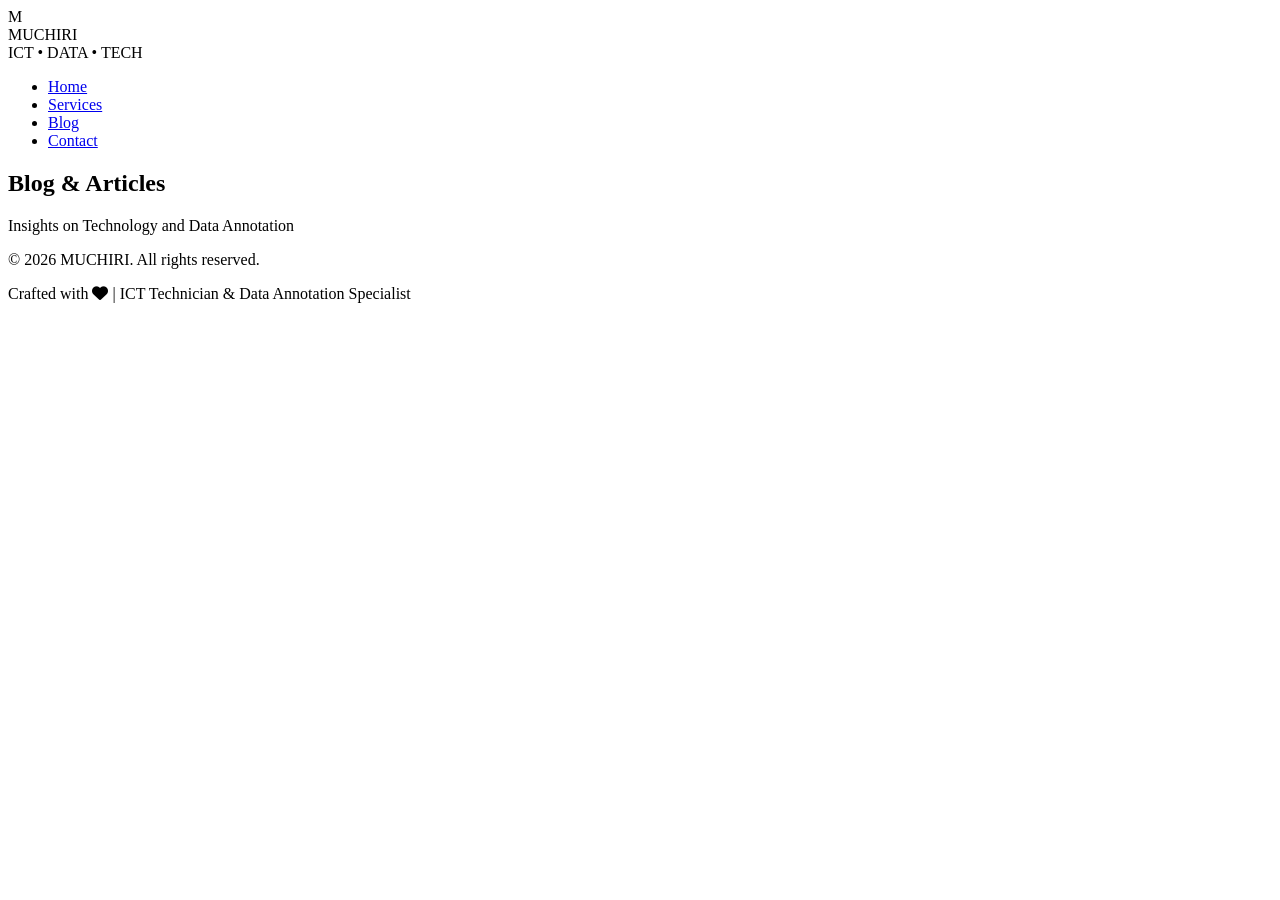
==== commit 6c9f0c9f: "fix: Update all file paths to work with GitHub Pages subdirectory /Portfolio/" ====
--- a/blog.html
+++ b/blog.html
@@ -4,7 +4,7 @@
     <meta charset="UTF-8">
     <meta name="viewport" content="width=device-width, initial-scale=1.0">
     <title>Blog - MUCHIRI</title>
-    <link rel="stylesheet" href="css/styles.css">
+    <link rel="stylesheet" href="/Portfolio/css/styles.css">
     <link rel="stylesheet" href="https://cdnjs.cloudflare.com/ajax/libs/font-awesome/6.4.0/css/all.min.css">
 </head>
 <body>
@@ -24,10 +24,10 @@
                 <span></span>
             </div>
             <ul class="nav-links" id="navLinks">
-                <li><a href="index.html#home" class="nav-link">Home</a></li>
-                <li><a href="index.html#services" class="nav-link">Services</a></li>
-                <li><a href="blog.html" class="nav-link">Blog</a></li>
-                <li><a href="index.html#contact" class="nav-link">Contact</a></li>
+                <li><a href="/Portfolio/index.html#home" class="nav-link">Home</a></li>
+                <li><a href="/Portfolio/index.html#services" class="nav-link">Services</a></li>
+                <li><a href="/Portfolio/blog.html" class="nav-link">Blog</a></li>
+                <li><a href="/Portfolio/index.html#contact" class="nav-link">Contact</a></li>
             </ul>
         </div>
     </nav>
@@ -55,7 +55,7 @@
         </div>
     </footer>
 
-    <script src="js/blog.js"></script>
-    <script src="js/script.js"></script>
+    <script src="/Portfolio/js/blog.js"></script>
+    <script src="/Portfolio/js/script.js"></script>
 </body>
 </html>
